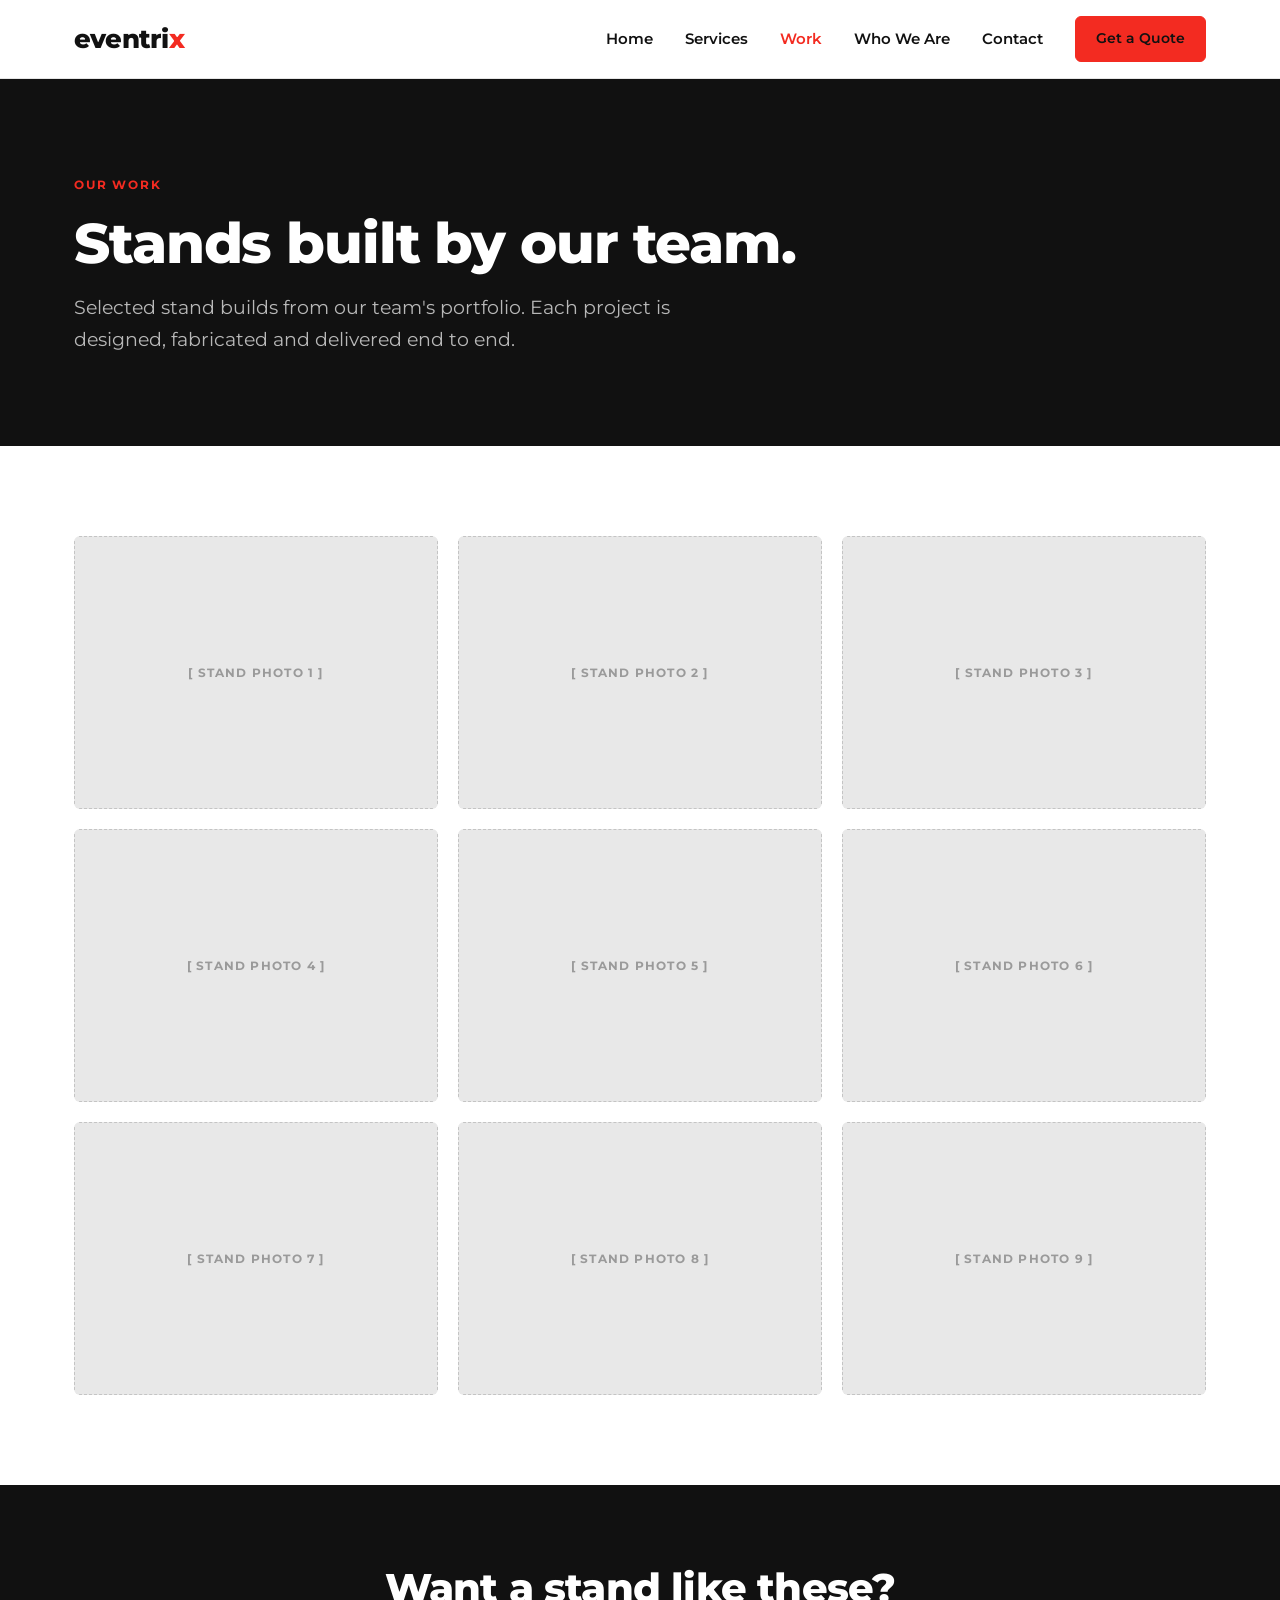
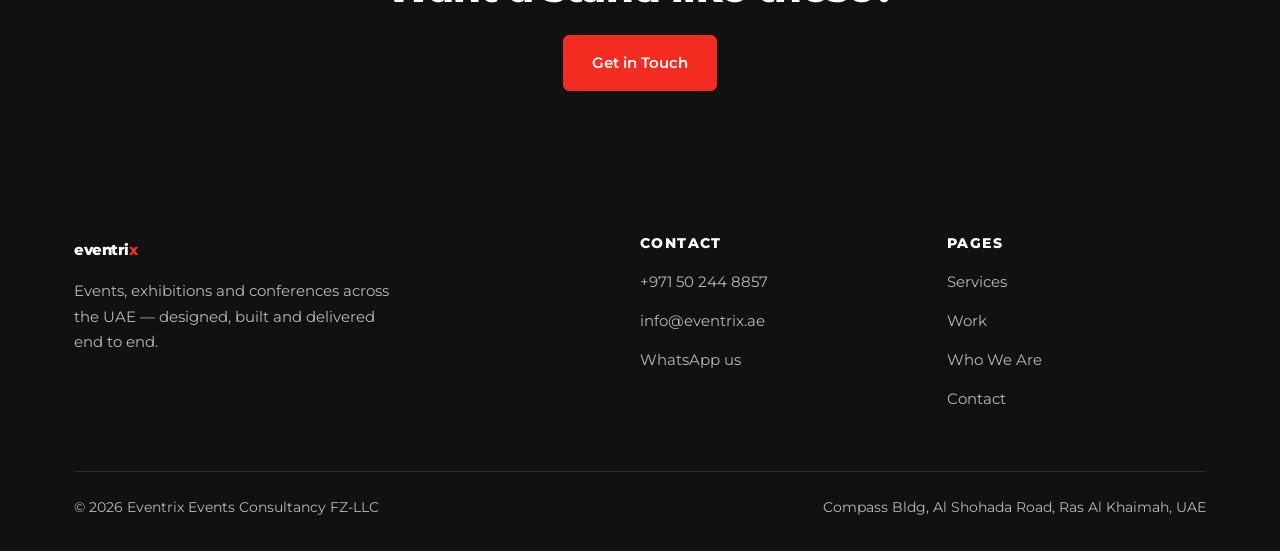
==== work.html @ 6db77673 "v1: black/red redesign — 5 pages, placeholders, Formspree-ready" ====
<!DOCTYPE html>
<html lang="en">
<head>
<meta charset="UTF-8">
<meta name="viewport" content="width=device-width,initial-scale=1">
<title>Work — Eventrix</title>
<link rel="preconnect" href="https://fonts.googleapis.com">
<link rel="preconnect" href="https://fonts.gstatic.com" crossorigin>
<link href="https://fonts.googleapis.com/css2?family=Montserrat:wght@400;600;700;800&display=swap" rel="stylesheet">
<link rel="stylesheet" href="styles.css">
</head>
<body>

<header class="site-header">
  <div class="container header-inner">
    <a href="index.html" class="logo">eventri<span>x</span></a>
    <button class="menu-toggle" aria-label="Menu" onclick="document.querySelector('.nav').classList.toggle('open')"><span></span><span></span><span></span></button>
    <nav class="nav">
      <a href="index.html">Home</a>
      <a href="services.html">Services</a>
      <a href="work.html" class="active">Work</a>
      <a href="who-we-are.html">Who We Are</a>
      <a href="contact.html">Contact</a>
      <a href="contact.html" class="btn btn-primary">Get a Quote</a>
    </nav>
  </div>
</header>

<section class="page-header">
  <div class="container">
    <span class="eyebrow" style="color:#F32B21">Our Work</span>
    <h1>Stands built by our team.</h1>
    <p>Selected stand builds from our team's portfolio. Each project is designed, fabricated and delivered end to end.</p>
  </div>
</section>

<section class="section">
  <div class="container">
    <div class="work-grid">
      <div class="work-item"><div class="ph-box" style="height:100%">[ Stand photo 1 ]</div></div>
      <div class="work-item"><div class="ph-box" style="height:100%">[ Stand photo 2 ]</div></div>
      <div class="work-item"><div class="ph-box" style="height:100%">[ Stand photo 3 ]</div></div>
      <div class="work-item"><div class="ph-box" style="height:100%">[ Stand photo 4 ]</div></div>
      <div class="work-item"><div class="ph-box" style="height:100%">[ Stand photo 5 ]</div></div>
      <div class="work-item"><div class="ph-box" style="height:100%">[ Stand photo 6 ]</div></div>
      <div class="work-item"><div class="ph-box" style="height:100%">[ Stand photo 7 ]</div></div>
      <div class="work-item"><div class="ph-box" style="height:100%">[ Stand photo 8 ]</div></div>
      <div class="work-item"><div class="ph-box" style="height:100%">[ Stand photo 9 ]</div></div>
    </div>
  </div>
</section>

<section class="cta">
  <div class="container">
    <h2>Want a stand like these?</h2>
    <a href="contact.html" class="btn btn-primary">Get in Touch</a>
  </div>
</section>

<footer class="footer">
  <div class="container">
    <div class="footer-grid">
      <div>
        <a href="index.html" class="logo" style="color:#fff;display:inline-block;margin-bottom:16px">eventri<span>x</span></a>
        <p style="font-size:15px;max-width:320px">Events, exhibitions and conferences across the UAE — designed, built and delivered end to end.</p>
      </div>
      <div>
        <h4>Contact</h4>
        <ul>
          <li><a href="tel:+971502448857">+971 50 244 8857</a></li>
          <li><a href="mailto:info@eventrix.ae">info@eventrix.ae</a></li>
          <li><a href="https://wa.me/971502448857">WhatsApp us</a></li>
        </ul>
      </div>
      <div>
        <h4>Pages</h4>
        <ul>
          <li><a href="services.html">Services</a></li>
          <li><a href="work.html">Work</a></li>
          <li><a href="who-we-are.html">Who We Are</a></li>
          <li><a href="contact.html">Contact</a></li>
        </ul>
      </div>
    </div>
    <div class="footer-bottom">
      <span>© 2026 Eventrix Events Consultancy FZ-LLC</span>
      <span>Compass Bldg, Al Shohada Road, Ras Al Khaimah, UAE</span>
    </div>
  </div>
</footer>

</body>
</html>
---- styles.css ----
/* EVENTRIX — black & red design system */
:root{
  --red:#F32B21; --red-dark:#C81E16;
  --black:#111; --ink:#1A1A1A; --body:#3A3A3A;
  --grey:#9A9A9A; --line:#E5E5E5; --bg-soft:#F4F4F4;
  --white:#FFF; --radius:6px; --max:1180px;
  --font:'Montserrat',-apple-system,BlinkMacSystemFont,'Segoe UI',sans-serif;
}
*{box-sizing:border-box;margin:0;padding:0}
html{scroll-behavior:smooth}
body{font-family:var(--font);font-size:17px;line-height:1.7;color:var(--body);background:var(--white);-webkit-font-smoothing:antialiased}
img{max-width:100%;display:block}
a{color:var(--red);text-decoration:none;transition:color .2s}
a:hover{color:var(--red-dark)}
.container{max-width:var(--max);margin:0 auto;padding:0 24px}
h1,h2,h3,h4{font-family:var(--font);color:var(--black);font-weight:800;line-height:1.15;letter-spacing:-.02em}
h1{font-size:56px} h2{font-size:40px} h3{font-size:24px;line-height:1.3} h4{font-size:18px}
p{margin-bottom:1em}
.eyebrow{display:inline-block;font-size:12px;font-weight:700;letter-spacing:.15em;text-transform:uppercase;color:var(--red);margin-bottom:16px}
.lead{font-size:20px;color:var(--body)}
.btn{display:inline-block;font-family:var(--font);font-size:15px;font-weight:600;padding:14px 28px;border-radius:var(--radius);border:1.5px solid transparent;cursor:pointer;transition:all .2s;text-align:center}
.btn-primary{background:var(--red);color:var(--white);border-color:var(--red)}
.btn-primary:hover{background:var(--black);border-color:var(--black);color:var(--white)}
.btn-outline{background:transparent;color:var(--black);border-color:var(--black)}
.btn-outline:hover{background:var(--black);color:var(--white)}
.btn-light{background:transparent;color:var(--white);border-color:var(--white)}
.btn-light:hover{background:var(--white);color:var(--black)}
.btn-group{display:flex;gap:12px;flex-wrap:wrap}
.site-header{background:var(--white);border-bottom:1px solid var(--line);position:sticky;top:0;z-index:100}
.header-inner{display:flex;align-items:center;justify-content:space-between;height:78px}
.logo{font-size:26px;font-weight:800;color:var(--black);letter-spacing:-.03em}
.logo span{color:var(--red)}
.nav{display:flex;align-items:center;gap:32px}
.nav a{font-size:15px;font-weight:600;color:var(--black);position:relative}
.nav a:hover,.nav a.active{color:var(--red)}
.nav .btn{padding:10px 20px;font-size:14px}
.menu-toggle{display:none;background:none;border:none;cursor:pointer;padding:8px}
.menu-toggle span{display:block;width:24px;height:2px;background:var(--black);margin:5px 0;transition:.3s}
.hero{display:grid;grid-template-columns:1fr 1fr;min-height:560px}
.hero-text{background:var(--black);color:var(--white);padding:90px 60px;display:flex;flex-direction:column;justify-content:center}
.hero-text h1{color:var(--white);margin-bottom:20px}
.hero-text p{color:#B8B8B8;font-size:18px;margin-bottom:32px;max-width:480px}
.hero-media{background:var(--bg-soft);display:flex;align-items:center;justify-content:center;min-height:400px}
.ph-box{background:#E8E8E8;border:1px dashed #C4C4C4;display:flex;align-items:center;justify-content:center;color:var(--grey);font-size:12px;font-weight:700;text-transform:uppercase;letter-spacing:.1em;text-align:center;padding:20px;width:100%;min-height:180px}
.section{padding:90px 0}
.section-soft{background:var(--bg-soft)}
.section-dark{background:var(--black);color:var(--white)}
.section-dark h2,.section-dark h3{color:var(--white)}
.section-head{max-width:720px;margin-bottom:56px}
.section-head.center{margin-left:auto;margin-right:auto;text-align:center}
.grid-2{display:grid;grid-template-columns:repeat(2,1fr);gap:24px}
.grid-3{display:grid;grid-template-columns:repeat(3,1fr);gap:24px}
.grid-4{display:grid;grid-template-columns:repeat(4,1fr);gap:24px}
.card{background:var(--white);border:1px solid var(--line);border-radius:var(--radius);padding:32px;transition:border-color .2s}
.card:hover{border-color:var(--red)}
.card .icon{width:44px;height:44px;border-radius:8px;background:#FDECEB;color:var(--red);display:flex;align-items:center;justify-content:center;font-weight:800;font-size:18px;margin-bottom:20px}
.card h3{margin-bottom:12px}
.card p{font-size:15px;margin-bottom:16px}
.card .more{font-size:14px;font-weight:700;color:var(--red)}
.card .more:hover{color:var(--red-dark)}
.work-grid{display:grid;grid-template-columns:repeat(3,1fr);gap:20px}
.work-item{aspect-ratio:4/3;border-radius:var(--radius);overflow:hidden}
.stats{background:var(--red);padding:56px 0}
.stats-grid{display:grid;grid-template-columns:repeat(4,1fr);gap:32px;text-align:center;color:var(--white)}
.stats-grid .num{font-size:38px;font-weight:800;display:block;line-height:1.1}
.stats-grid .lbl{font-size:13px;text-transform:uppercase;letter-spacing:.1em;opacity:.9}
.cta{background:var(--black);padding:80px 0;text-align:center}
.cta h2{color:var(--white);margin-bottom:24px}
.footer{background:var(--black);color:#B8B8B8;padding:64px 0 32px}
.footer-grid{display:grid;grid-template-columns:2fr 1fr 1fr;gap:48px;margin-bottom:48px}
.footer h4{color:var(--white);margin-bottom:16px;font-size:14px;text-transform:uppercase;letter-spacing:.1em}
.footer a{color:#B8B8B8;font-size:15px}
.footer a:hover{color:var(--red)}
.footer ul{list-style:none}
.footer li{margin-bottom:10px}
.footer-bottom{border-top:1px solid #2A2A2A;padding-top:24px;font-size:14px;display:flex;justify-content:space-between;flex-wrap:wrap;gap:12px}
.form-group{margin-bottom:20px}
.form-group label{display:block;font-size:14px;font-weight:600;color:var(--black);margin-bottom:8px}
.form-group input,.form-group textarea,.form-group select{width:100%;padding:12px 14px;border:1px solid var(--line);border-radius:var(--radius);font-family:var(--font);font-size:15px;background:var(--white);color:var(--ink)}
.form-group input:focus,.form-group textarea:focus,.form-group select:focus{outline:none;border-color:var(--red)}
.form-group textarea{min-height:140px;resize:vertical}
.form-row{display:grid;grid-template-columns:1fr 1fr;gap:20px}
.page-header{background:var(--black);color:var(--white);padding:90px 0}
.page-header h1{color:var(--white);margin-bottom:16px}
.page-header p{color:#B8B8B8;font-size:19px;max-width:680px;margin:0}
.service-block{padding:56px 0;border-bottom:1px solid var(--line)}
.service-block:last-child{border-bottom:none}
.service-block h2{margin-bottom:16px}
.service-block .grid-2{margin-top:32px}
.checklist{list-style:none}
.checklist li{padding-left:28px;position:relative;margin-bottom:12px;font-size:16px}
.checklist li::before{content:'';position:absolute;left:0;top:8px;width:8px;height:8px;background:var(--red);border-radius:2px}
@media(max-width:900px){
  .hero{grid-template-columns:1fr}
  .grid-4{grid-template-columns:repeat(2,1fr)}
  .grid-3{grid-template-columns:1fr}
  .grid-2{grid-template-columns:1fr}
  .work-grid{grid-template-columns:1fr 1fr}
  .stats-grid{grid-template-columns:1fr 1fr}
  .footer-grid{grid-template-columns:1fr}
  .header-inner{height:64px}
  .menu-toggle{display:block}
  .nav{display:none;position:absolute;top:64px;left:0;right:0;background:var(--white);flex-direction:column;align-items:flex-start;padding:24px;gap:16px;border-bottom:1px solid var(--line)}
  .nav.open{display:flex}
  h1{font-size:36px} h2{font-size:30px}
  .hero-text{padding:60px 24px}
  .section{padding:60px 0}
}
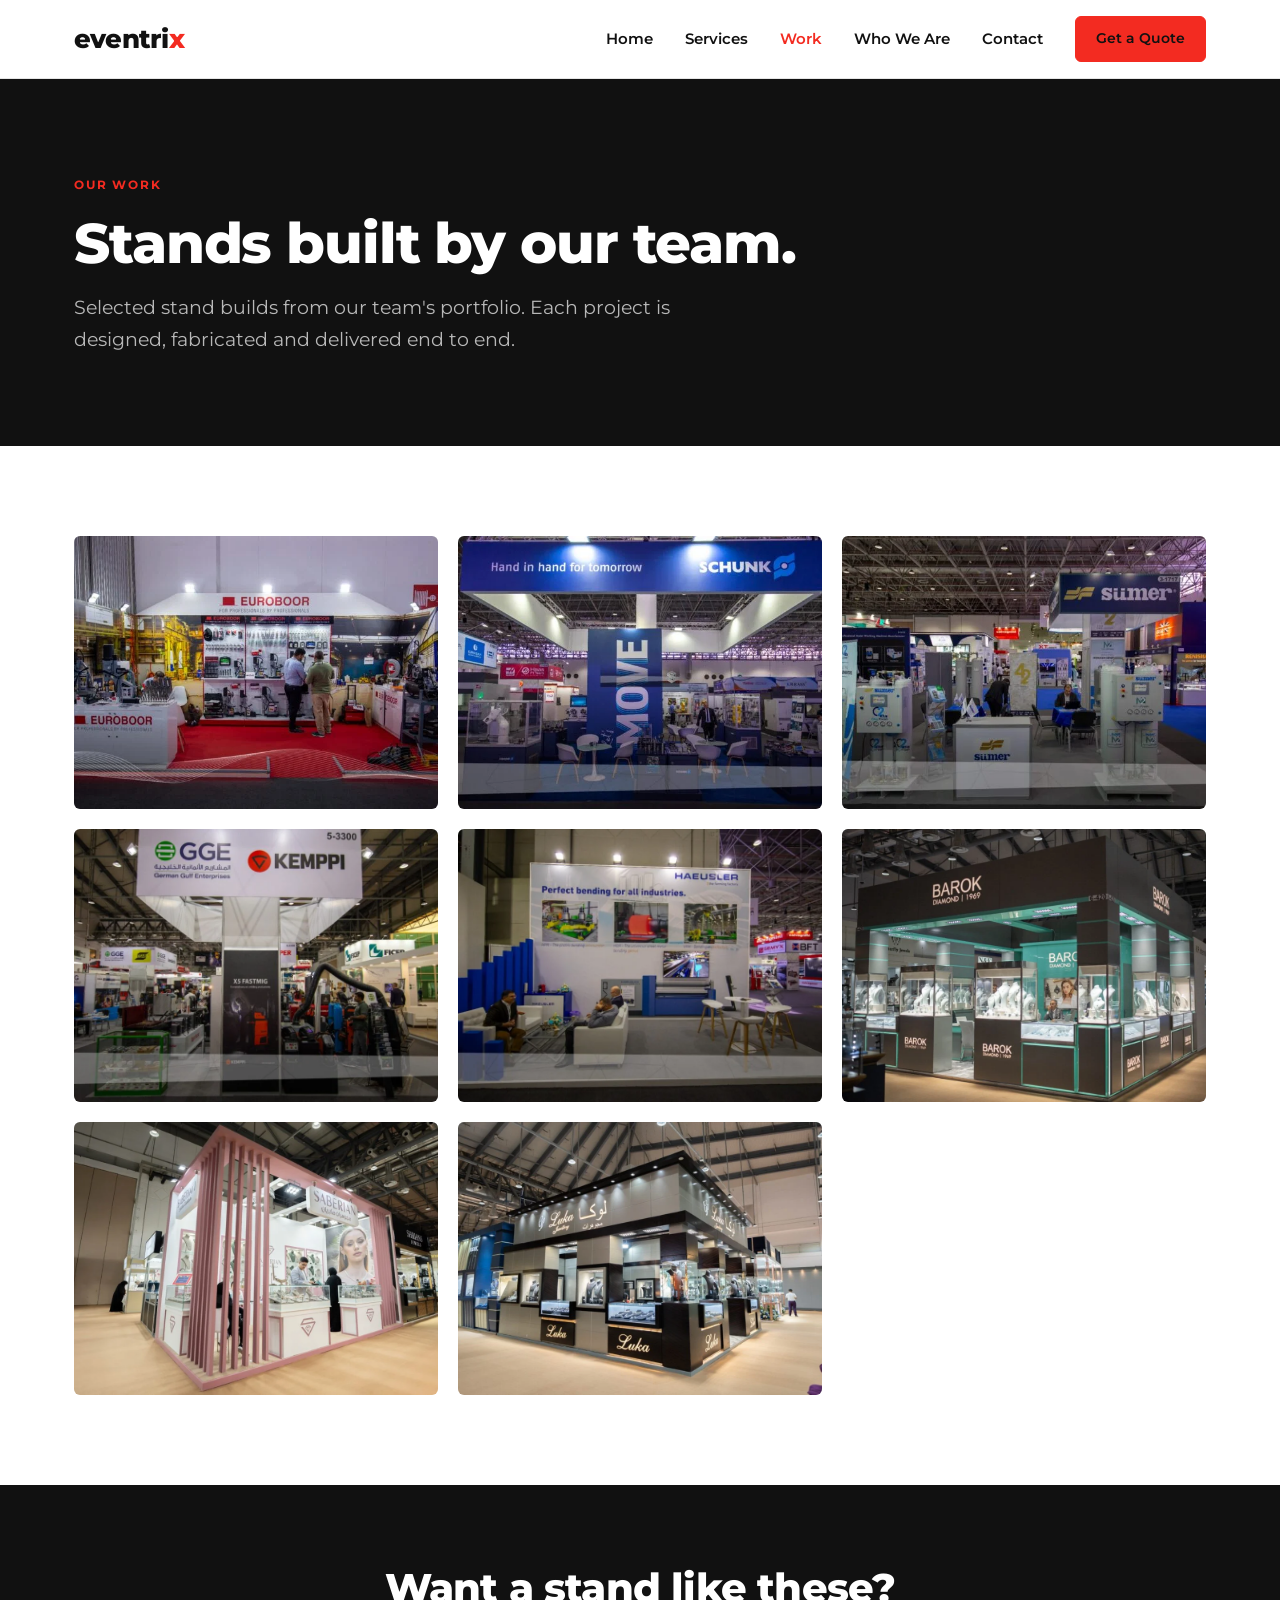
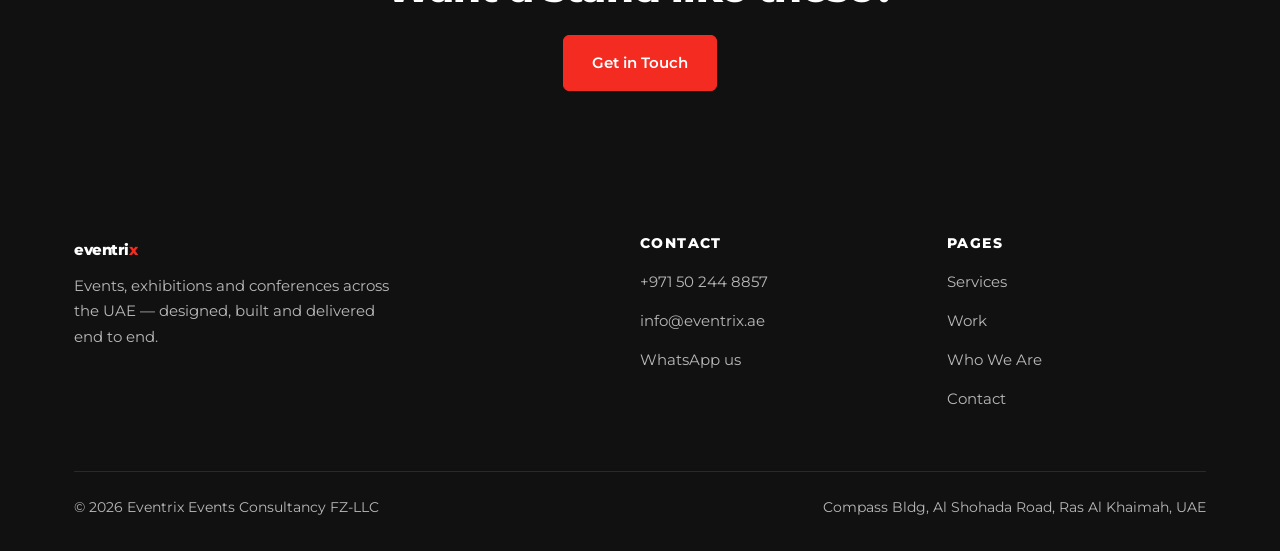
==== commit 8c40ea2a: "add clickable photo lightbox on home + work" ====
--- a/work.html
+++ b/work.html
@@ -37,16 +37,15 @@
 <section class="section">
   <div class="container">
     <div class="work-grid">
-      <div class="work-item"><div class="ph-box" style="height:100%">[ Stand photo 1 ]</div></div>
-      <div class="work-item"><div class="ph-box" style="height:100%">[ Stand photo 2 ]</div></div>
-      <div class="work-item"><div class="ph-box" style="height:100%">[ Stand photo 3 ]</div></div>
-      <div class="work-item"><div class="ph-box" style="height:100%">[ Stand photo 4 ]</div></div>
-      <div class="work-item"><div class="ph-box" style="height:100%">[ Stand photo 5 ]</div></div>
-      <div class="work-item"><div class="ph-box" style="height:100%">[ Stand photo 6 ]</div></div>
-      <div class="work-item"><div class="ph-box" style="height:100%">[ Stand photo 7 ]</div></div>
-      <div class="work-item"><div class="ph-box" style="height:100%">[ Stand photo 8 ]</div></div>
-      <div class="work-item"><div class="ph-box" style="height:100%">[ Stand photo 9 ]</div></div>
-    </div>
+<div class="work-item"><img src="assets/stand-1.webp" alt="Exhibition stand built by Eventrix" loading="lazy"></div>
+<div class="work-item"><img src="assets/stand-2.webp" alt="Exhibition stand built by Eventrix" loading="lazy"></div>
+<div class="work-item"><img src="assets/stand-3.webp" alt="Exhibition stand built by Eventrix" loading="lazy"></div>
+<div class="work-item"><img src="assets/stand-4.webp" alt="Exhibition stand built by Eventrix" loading="lazy"></div>
+<div class="work-item"><img src="assets/stand-5.webp" alt="Exhibition stand built by Eventrix" loading="lazy"></div>
+<div class="work-item"><img src="assets/stand-6.webp" alt="Exhibition stand built by Eventrix" loading="lazy"></div>
+<div class="work-item"><img src="assets/stand-7.webp" alt="Exhibition stand built by Eventrix" loading="lazy"></div>
+<div class="work-item"><img src="assets/stand-8.webp" alt="Exhibition stand built by Eventrix" loading="lazy"></div>
+</div>
   </div>
 </section>
 
@@ -89,5 +88,50 @@
   </div>
 </footer>
 
+
+<!-- Lightbox -->
+<div class="lightbox" id="lightbox" role="dialog" aria-modal="true" aria-label="Image viewer">
+  <button class="lb-close" aria-label="Close">&#10005;</button>
+  <button class="lb-prev" aria-label="Previous">&#10094;</button>
+  <button class="lb-next" aria-label="Next">&#10095;</button>
+  <img src="" alt="">
+  <div class="lb-counter"></div>
+</div>
+<script>
+(function(){
+  var lb = document.getElementById('lightbox');
+  if(!lb) return;
+  var imgs = Array.from(document.querySelectorAll('.work-item img'));
+  if(!imgs.length) return;
+  var idx = 0;
+  var lbImg = lb.querySelector('img');
+  var counter = lb.querySelector('.lb-counter');
+
+  function show(i){
+    idx = (i + imgs.length) % imgs.length;
+    lbImg.src = imgs[idx].src;
+    lbImg.alt = imgs[idx].alt || '';
+    counter.textContent = (idx+1) + ' / ' + imgs.length;
+  }
+  function open(i){ show(i); lb.classList.add('open'); document.body.style.overflow='hidden'; }
+  function close(){ lb.classList.remove('open'); document.body.style.overflow=''; }
+
+  imgs.forEach(function(img, i){
+    img.parentElement.style.cursor = 'zoom-in';
+    img.parentElement.addEventListener('click', function(){ open(i); });
+  });
+
+  lb.querySelector('.lb-close').addEventListener('click', close);
+  lb.querySelector('.lb-prev').addEventListener('click', function(e){ e.stopPropagation(); show(idx-1); });
+  lb.querySelector('.lb-next').addEventListener('click', function(e){ e.stopPropagation(); show(idx+1); });
+  lb.addEventListener('click', function(e){ if(e.target === lb) close(); });
+  document.addEventListener('keydown', function(e){
+    if(!lb.classList.contains('open')) return;
+    if(e.key === 'Escape') close();
+    if(e.key === 'ArrowLeft') show(idx-1);
+    if(e.key === 'ArrowRight') show(idx+1);
+  });
+})();
+</script>
 </body>
 </html>
--- a/styles.css
+++ b/styles.css
@@ -28,7 +28,7 @@
 .btn-group{display:flex;gap:12px;flex-wrap:wrap}
 .site-header{background:var(--white);border-bottom:1px solid var(--line);position:sticky;top:0;z-index:100}
 .header-inner{display:flex;align-items:center;justify-content:space-between;height:78px}
-.logo{font-size:26px;font-weight:800;color:var(--black);letter-spacing:-.03em}
+.logo{font-size:26px;font-weight:800;color:var(--black);letter-spacing:-.03em;line-height:1}
 .logo span{color:var(--red)}
 .nav{display:flex;align-items:center;gap:32px}
 .nav a{font-size:15px;font-weight:600;color:var(--black);position:relative}
@@ -36,12 +36,23 @@
 .nav .btn{padding:10px 20px;font-size:14px}
 .menu-toggle{display:none;background:none;border:none;cursor:pointer;padding:8px}
 .menu-toggle span{display:block;width:24px;height:2px;background:var(--black);margin:5px 0;transition:.3s}
+
+/* ---------- Hero (split, with slideshow on the right) ---------- */
 .hero{display:grid;grid-template-columns:1fr 1fr;min-height:560px}
 .hero-text{background:var(--black);color:var(--white);padding:90px 60px;display:flex;flex-direction:column;justify-content:center}
 .hero-text h1{color:var(--white);margin-bottom:20px}
 .hero-text p{color:#B8B8B8;font-size:18px;margin-bottom:32px;max-width:480px}
-.hero-media{background:var(--bg-soft);display:flex;align-items:center;justify-content:center;min-height:400px}
+.hero-media{position:relative;overflow:hidden;background:var(--black);min-height:400px}
+
+/* Slideshow */
+.slideshow{position:absolute;inset:0}
+.slideshow .slide{position:absolute;inset:0;opacity:0;transition:opacity 1s ease-in-out;background-size:cover;background-position:center}
+.slideshow .slide.active{opacity:1}
+.slideshow::after{content:"";position:absolute;inset:0;background:linear-gradient(90deg,rgba(17,17,17,.55) 0%,rgba(17,17,17,.1) 60%,rgba(17,17,17,0) 100%);pointer-events:none}
+
+/* Placeholder (still used elsewhere) */
 .ph-box{background:#E8E8E8;border:1px dashed #C4C4C4;display:flex;align-items:center;justify-content:center;color:var(--grey);font-size:12px;font-weight:700;text-transform:uppercase;letter-spacing:.1em;text-align:center;padding:20px;width:100%;min-height:180px}
+
 .section{padding:90px 0}
 .section-soft{background:var(--bg-soft)}
 .section-dark{background:var(--black);color:var(--white)}
@@ -59,11 +70,11 @@
 .card .more{font-size:14px;font-weight:700;color:var(--red)}
 .card .more:hover{color:var(--red-dark)}
 .work-grid{display:grid;grid-template-columns:repeat(3,1fr);gap:20px}
-.work-item{aspect-ratio:4/3;border-radius:var(--radius);overflow:hidden}
-.stats{background:var(--red);padding:56px 0}
-.stats-grid{display:grid;grid-template-columns:repeat(4,1fr);gap:32px;text-align:center;color:var(--white)}
-.stats-grid .num{font-size:38px;font-weight:800;display:block;line-height:1.1}
-.stats-grid .lbl{font-size:13px;text-transform:uppercase;letter-spacing:.1em;opacity:.9}
+.work-item{aspect-ratio:4/3;border-radius:var(--radius);overflow:hidden;position:relative}
+.work-item img{width:100%;height:100%;object-fit:cover;transition:transform .5s ease}
+.work-item:hover img{transform:scale(1.05)}
+.work-item::after{content:"";position:absolute;inset:0;background:rgba(243,43,33,0);transition:background .3s}
+.work-item:hover::after{background:rgba(243,43,33,.15)}
 .cta{background:var(--black);padding:80px 0;text-align:center}
 .cta h2{color:var(--white);margin-bottom:24px}
 .footer{background:var(--black);color:#B8B8B8;padding:64px 0 32px}
@@ -90,19 +101,106 @@
 .checklist{list-style:none}
 .checklist li{padding-left:28px;position:relative;margin-bottom:12px;font-size:16px}
 .checklist li::before{content:'';position:absolute;left:0;top:8px;width:8px;height:8px;background:var(--red);border-radius:2px}
-@media(max-width:900px){
-  .hero{grid-template-columns:1fr}
-  .grid-4{grid-template-columns:repeat(2,1fr)}
+
+/* =========================================================
+   MOBILE  (max-width: 900px)
+   ========================================================= */
+@media (max-width:900px){
+  /* Header / nav */
+  .header-inner{height:64px}
+  .menu-toggle{display:block}
+  .nav{
+    display:none;position:absolute;top:64px;left:0;right:0;
+    background:var(--white);flex-direction:column;align-items:stretch;
+    padding:16px 24px 24px;gap:0;border-bottom:1px solid var(--line);
+    box-shadow:0 8px 24px rgba(0,0,0,.08);
+  }
+  .nav.open{display:flex}
+  .nav a{padding:14px 0;border-bottom:1px solid var(--line);font-size:16px}
+  .nav a:last-child{border-bottom:none}
+  .nav .btn{margin-top:16px;text-align:center;border-bottom:none}
+
+  /* Hero — stack, slideshow on top */
+  .hero{grid-template-columns:1fr;min-height:0}
+  .hero-media{order:-1;min-height:300px;height:300px}
+  .hero-text{padding:48px 24px}
+  .hero-text h1{font-size:36px}
+  .hero-text p{font-size:16px}
+
+  /* Type */
+  h1{font-size:36px}
+  h2{font-size:30px}
+  h3{font-size:22px}
+  .lead{font-size:18px}
+
+  /* Sections */
+  .section{padding:60px 0}
+  .section-head{margin-bottom:36px}
+
+  /* Grids */
+  .grid-4{grid-template-columns:1fr 1fr}
   .grid-3{grid-template-columns:1fr}
   .grid-2{grid-template-columns:1fr}
-  .work-grid{grid-template-columns:1fr 1fr}
-  .stats-grid{grid-template-columns:1fr 1fr}
-  .footer-grid{grid-template-columns:1fr}
-  .header-inner{height:64px}
-  .menu-toggle{display:block}
-  .nav{display:none;position:absolute;top:64px;left:0;right:0;background:var(--white);flex-direction:column;align-items:flex-start;padding:24px;gap:16px;border-bottom:1px solid var(--line)}
-  .nav.open{display:flex}
-  h1{font-size:36px} h2{font-size:30px}
-  .hero-text{padding:60px 24px}
-  .section{padding:60px 0}
-}
+  .work-grid{grid-template-columns:1fr 1fr;gap:12px}
+
+  /* Stats & footer */
+  .footer{padding:48px 0 24px}
+  .footer-grid{grid-template-columns:1fr;gap:32px;margin-bottom:32px}
+  .footer-bottom{flex-direction:column;gap:8px;font-size:13px}
+
+  /* Page header */
+  .page-header{padding:64px 0}
+  .page-header h1{font-size:36px}
+  .page-header p{font-size:17px}
+
+  /* Cards */
+  .card{padding:24px}
+  .service-block{padding:40px 0}
+
+  /* Form */
+  .form-row{grid-template-columns:1fr}
+
+  /* Buttons — make them full width in button groups */
+  .btn-group{flex-direction:column;align-items:stretch}
+  .btn-group .btn{width:100%}
+}
+
+@media (max-width:480px){
+  h1{font-size:30px}
+  h2{font-size:26px}
+  .work-grid{grid-template-columns:1fr}
+  .grid-4{grid-template-columns:1fr}
+  .hero-media{height:240px;min-height:240px}
+}
+
+/* ---------- Lightbox ---------- */
+.lightbox{
+  position:fixed;inset:0;background:rgba(10,10,10,.94);
+  display:none;align-items:center;justify-content:center;
+  z-index:1000;padding:24px;
+}
+.lightbox.open{display:flex}
+.lightbox img{
+  max-width:92vw;max-height:88vh;object-fit:contain;
+  border-radius:6px;box-shadow:0 20px 60px rgba(0,0,0,.6);
+}
+.lb-close,.lb-prev,.lb-next{
+  position:absolute;background:rgba(255,255,255,.12);
+  border:none;color:#fff;cursor:pointer;border-radius:50%;
+  width:48px;height:48px;display:flex;align-items:center;justify-content:center;
+  font-size:22px;line-height:1;transition:background .2s;
+}
+.lb-close:hover,.lb-prev:hover,.lb-next:hover{background:var(--red)}
+.lb-close{top:24px;right:24px}
+.lb-prev{left:24px;top:50%;transform:translateY(-50%)}
+.lb-next{right:24px;top:50%;transform:translateY(-50%)}
+.lb-counter{
+  position:absolute;bottom:24px;left:50%;transform:translateX(-50%);
+  color:#fff;font-size:13px;letter-spacing:.1em;opacity:.7;
+}
+.work-item{cursor:zoom-in}
+@media(max-width:600px){
+  .lb-prev,.lb-next{width:40px;height:40px;font-size:18px}
+  .lb-close{width:40px;height:40px;top:16px;right:16px}
+  .lb-prev{left:12px}.lb-next{right:12px}
+}
